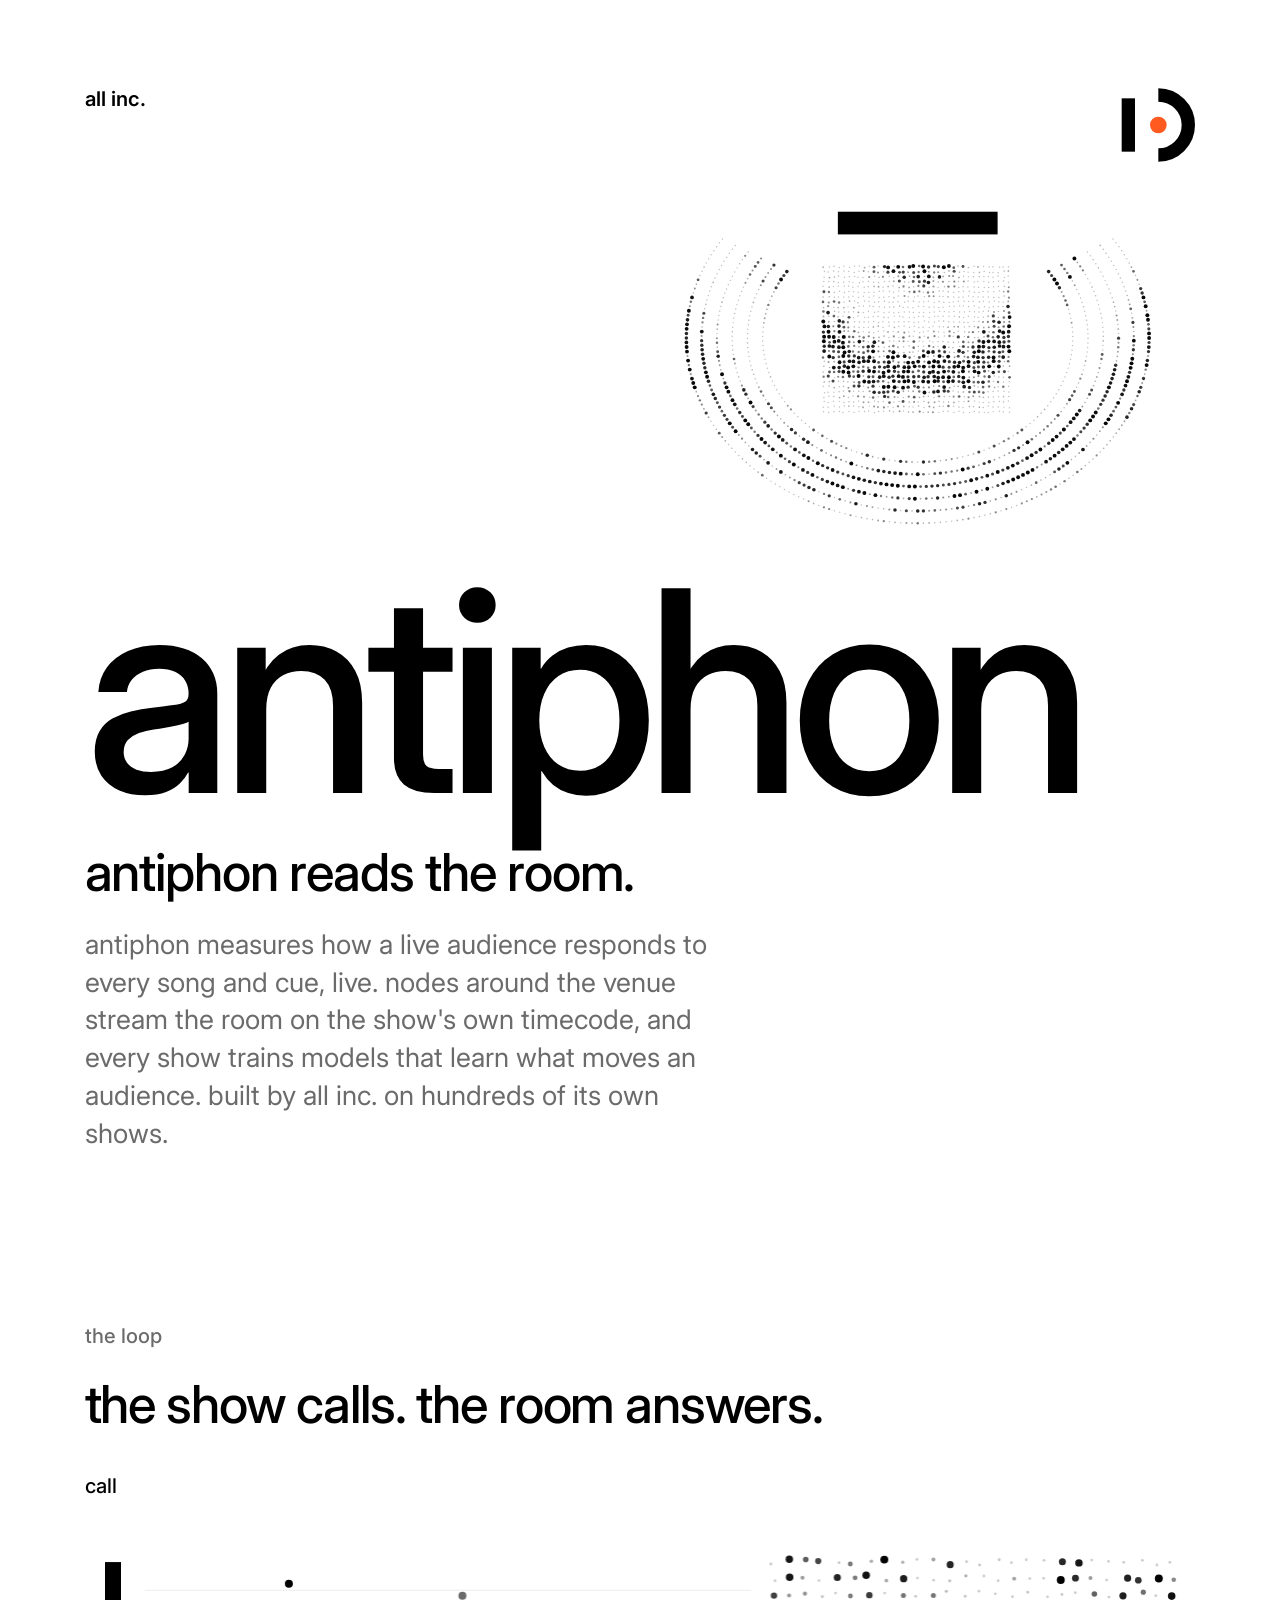
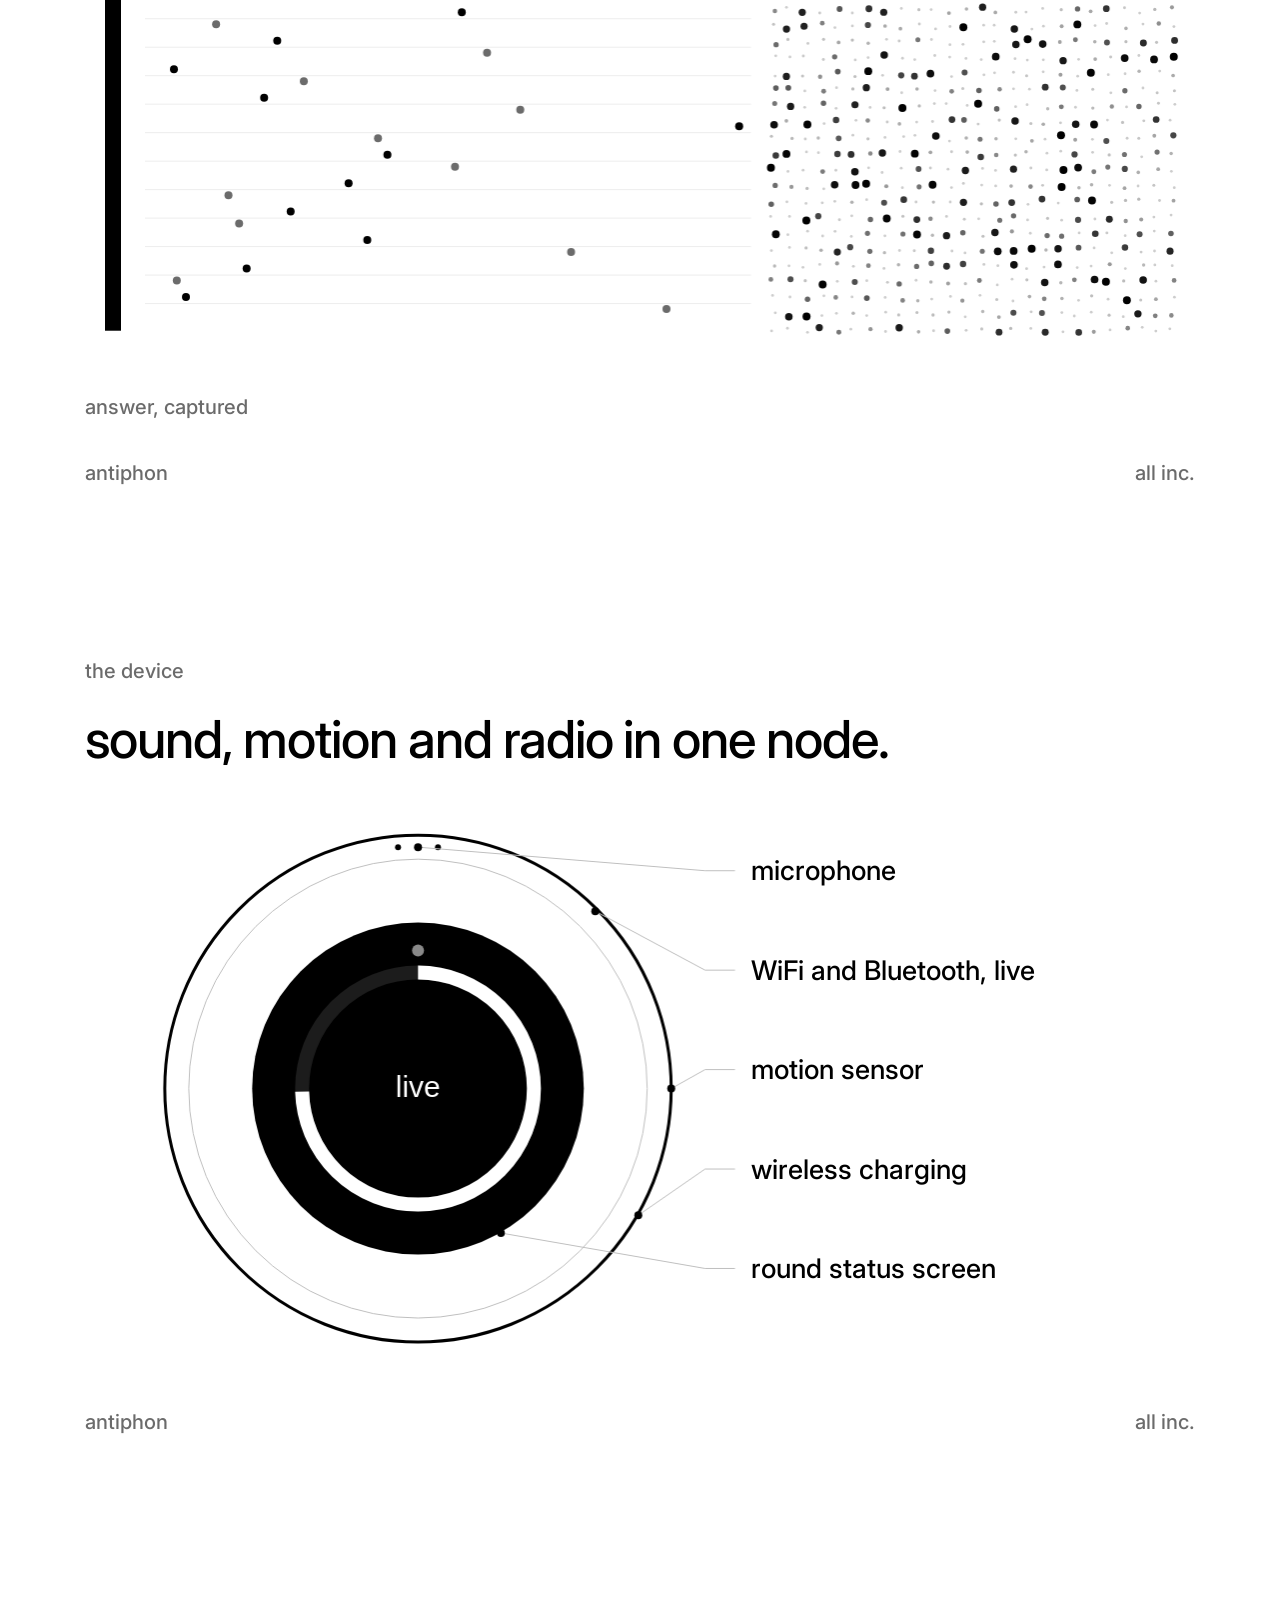
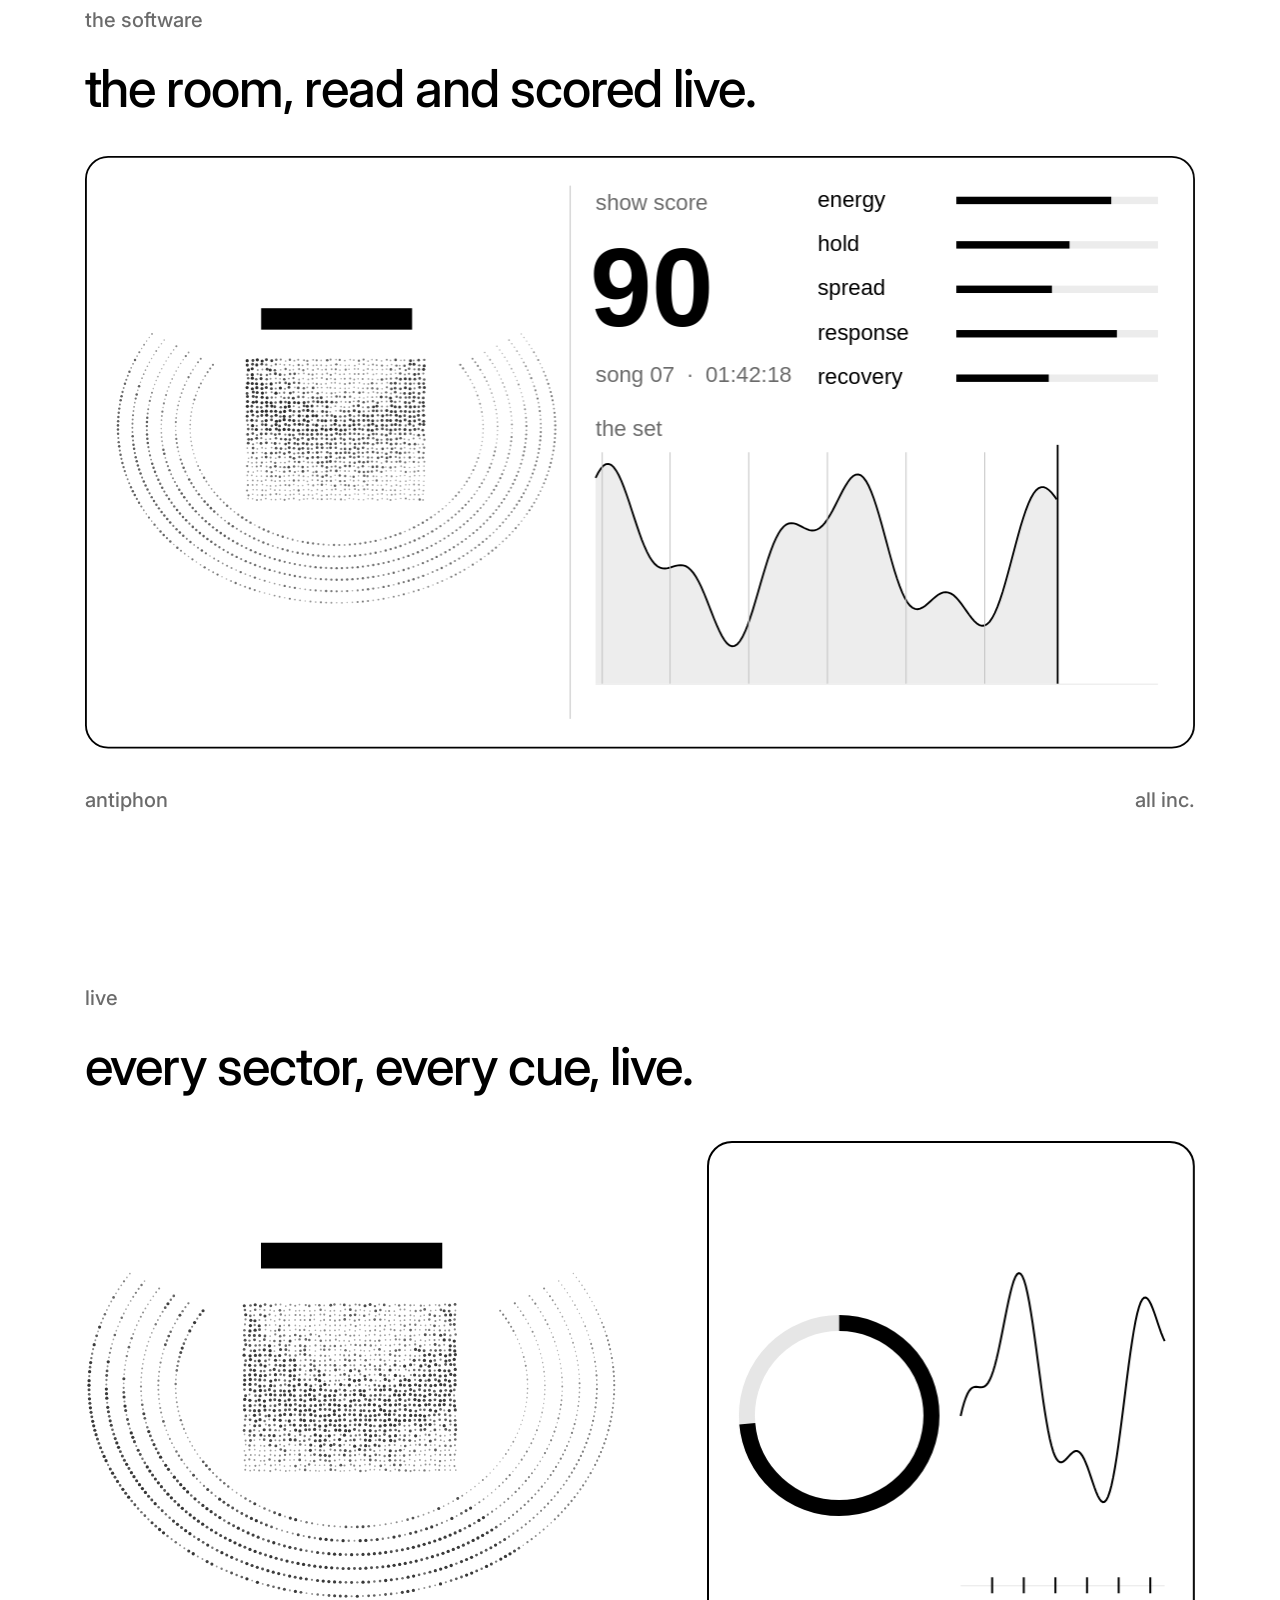
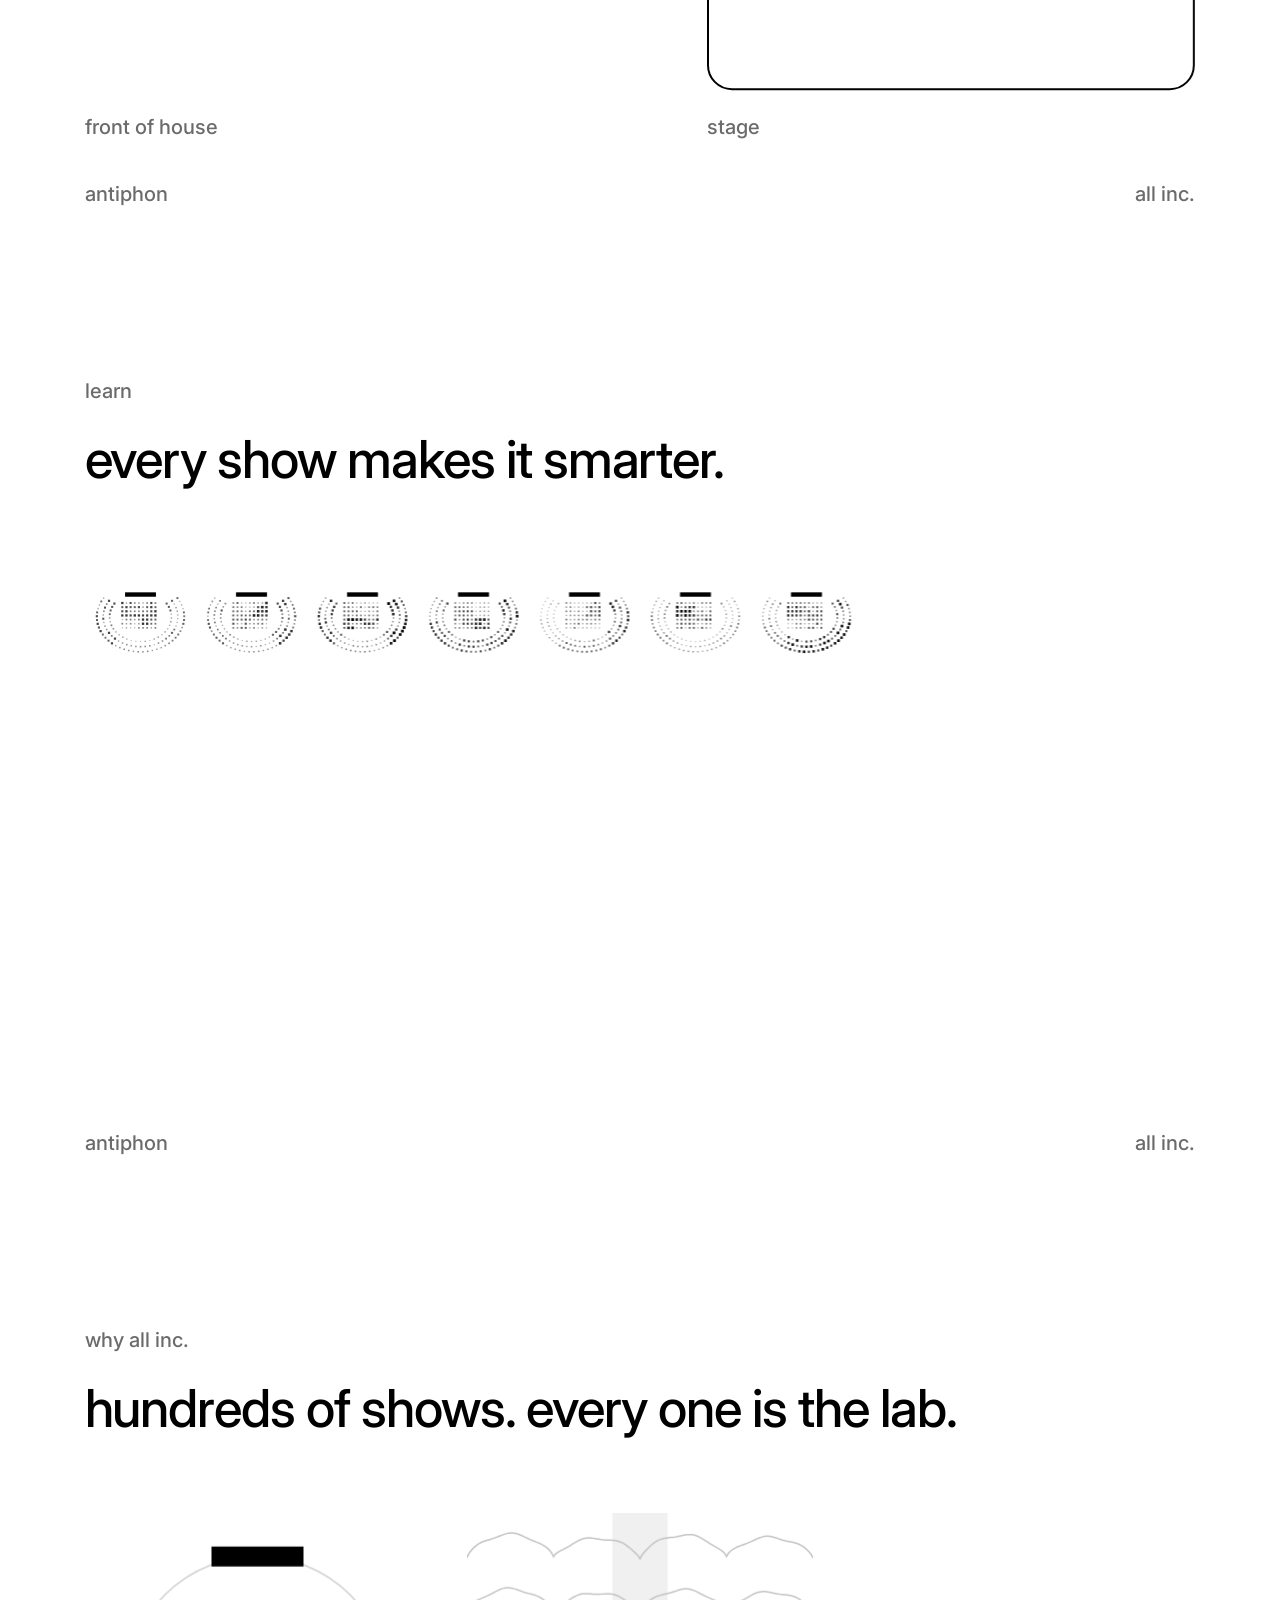
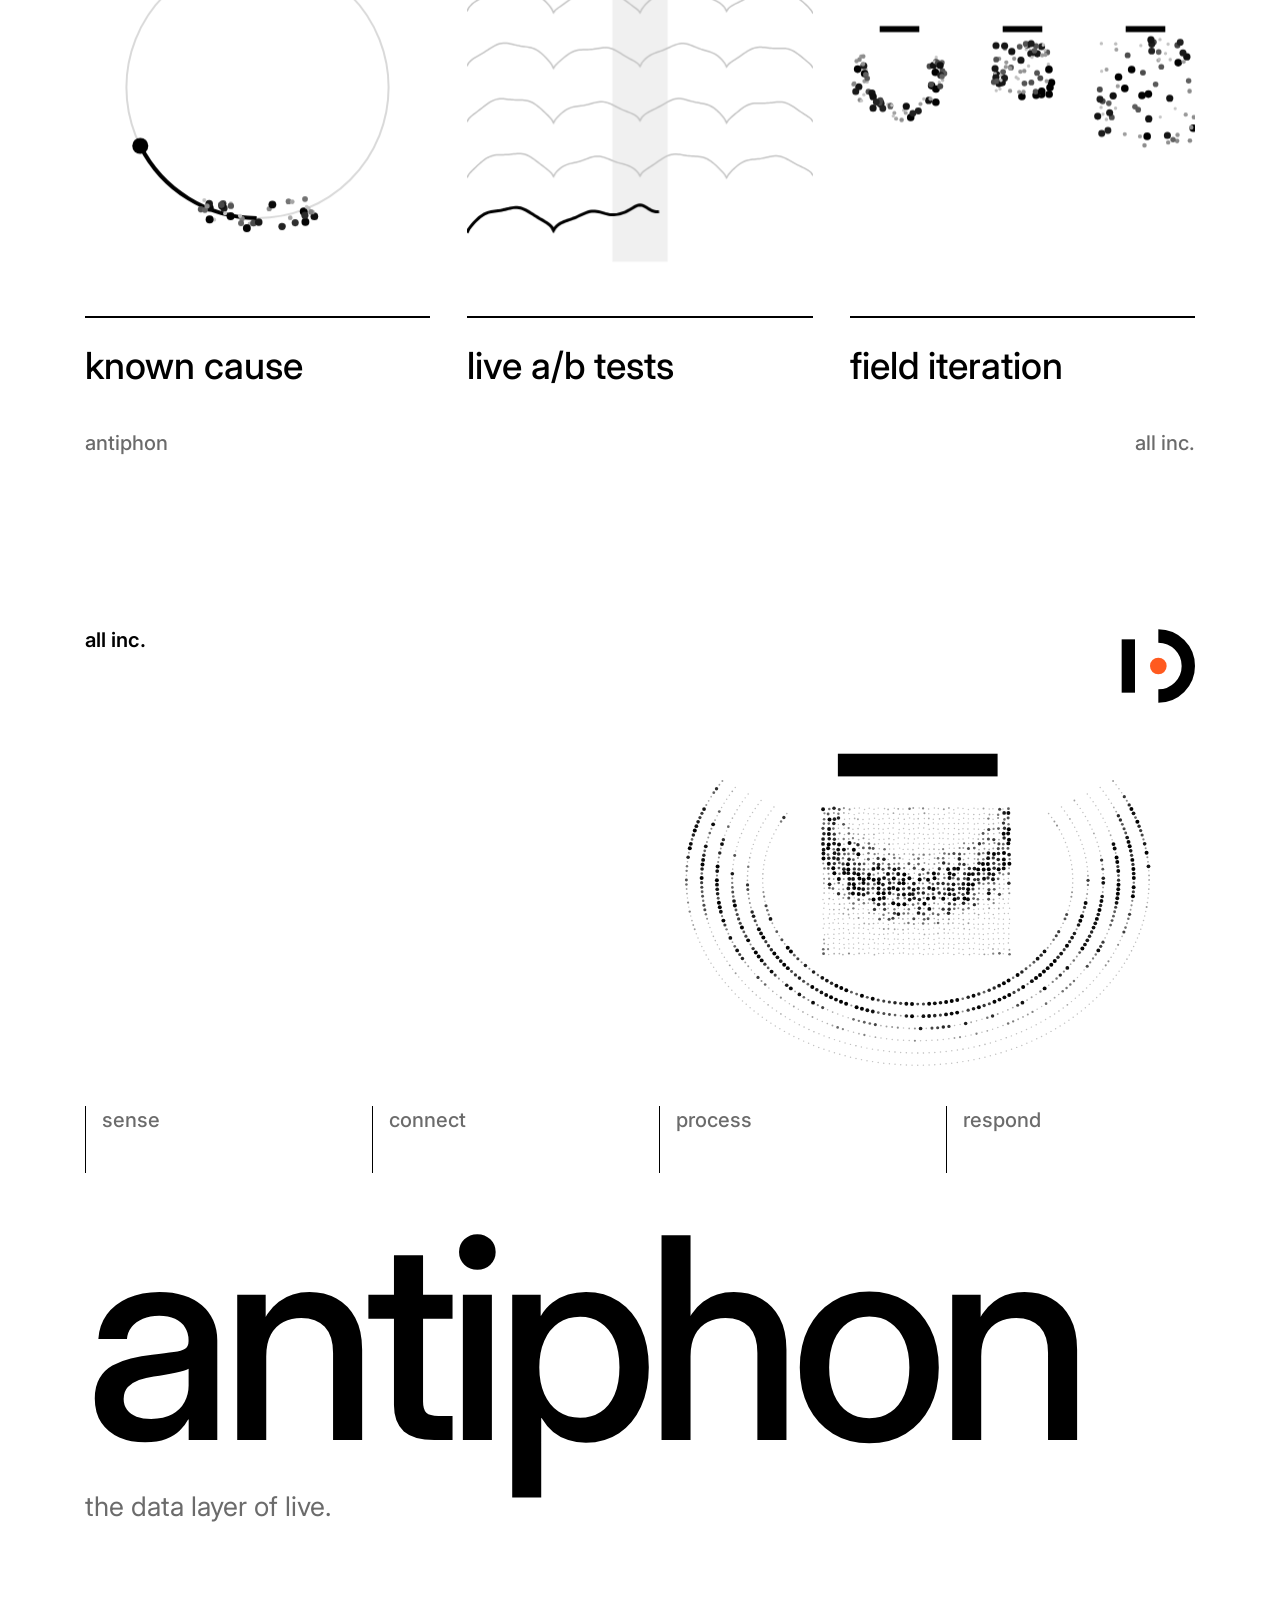
==== antiphon/index.html @ 86a2400d "Add the antiphon page at /antiphon/, unlisted Built from the antiphon website spec: eight sections w" ====
<!DOCTYPE html>
<html lang="en">
<head>
  <meta charset="utf-8">
  <meta name="viewport" content="width=device-width, initial-scale=1, viewport-fit=cover">
  <title>antiphon</title>
  <meta name="description" content="antiphon reads the room.">
  <meta name="robots" content="noindex, nofollow">
  <meta name="theme-color" content="#ffffff">
  <link rel="icon" type="image/svg+xml" href="icon.svg">
  <link rel="apple-touch-icon" href="apple-touch-icon.png">
  <link rel="preconnect" href="https://fonts.googleapis.com">
  <link rel="preconnect" href="https://fonts.gstatic.com" crossorigin>
  <link href="https://fonts.googleapis.com/css2?family=Inter:wght@400;500;600&display=swap" rel="stylesheet">
  <link rel="stylesheet" href="style.css">
</head>
<body>

  <section class="hero" id="hero">
    <div class="in">
      <div class="top"><a class="brand" href="/">all inc.</a><svg class="mark" viewBox="0 0 24 24" xmlns="http://www.w3.org/2000/svg" aria-label="antiphon"><rect x="2" y="4" width="4" height="16" fill="#000000"/><path d="M13 3 A9 9 0 0 1 13 21" fill="none" stroke="#000000" stroke-width="4"/><circle cx="13" cy="12" r="2.5" fill="#ff5a1f"/></svg></div>
      <div class="visual"><canvas id="cv-hero" role="img" aria-label="a top-down arena with energy waves moving out from the stage"></canvas></div>
      <h1 class="wordmark">antiphon</h1>
      <p class="statement">antiphon reads the room.</p>
      <p class="lead">antiphon measures how a live audience responds to every song and cue, live. nodes around the venue stream the room on the show's own timecode, and every show trains models that learn what moves an audience. built by all inc. on hundreds of its own shows.</p>
    </div>
  </section>

  <section id="loop">
    <div class="in">
      <p class="label">the loop</p>
      <h2 class="statement">the show calls. the room answers.</h2>
      <div class="body">
        <p class="cap ink">call</p>
        <canvas class="cv-loop" id="cv-loop" role="img" aria-label="pulses run from the stage out to the crowd along twelve lanes, and answers run back"></canvas>
        <p class="cap">answer, captured</p>
      </div>
      <div class="foot"><span>antiphon</span><span>all inc.</span></div>
    </div>
  </section>

  <section id="device">
    <div class="in">
      <p class="label">the device</p>
      <h2 class="statement">sound, motion and radio in one node.</h2>
      <div class="body device">
        <canvas class="cv-640" id="cv-device" role="img" aria-label="the round antiphon node seen from the front, with a live level ring on its screen"></canvas>
        <ul class="callouts">
          <li>microphone</li>
          <li>WiFi and Bluetooth, live</li>
          <li>motion sensor</li>
          <li>wireless charging</li>
          <li>round status screen</li>
        </ul>
      </div>
      <div class="foot"><span>antiphon</span><span>all inc.</span></div>
    </div>
  </section>

  <section id="software">
    <div class="in">
      <p class="label">the software</p>
      <h2 class="statement">the room, read and scored live.</h2>
      <div class="body">
        <canvas class="cv-software" id="cv-software" role="img" aria-label="a live dashboard with the room by sector, the show score, five contributor bars and the set's energy curve"></canvas>
      </div>
      <div class="foot"><span>antiphon</span><span>all inc.</span></div>
    </div>
  </section>

  <section id="live">
    <div class="in">
      <p class="label">live</p>
      <h2 class="statement">every sector, every cue, live.</h2>
      <div class="body live">
        <figure><canvas class="cv-640" id="cv-foh" role="img" aria-label="front of house view of the arena breathing with the room, one sector quieter"></canvas><figcaption class="cap">front of house</figcaption></figure>
        <figure><canvas class="cv-640" id="cv-stage" role="img" aria-label="the stage screen with a level ring and a scrolling energy trace with cue ticks"></canvas><figcaption class="cap">stage</figcaption></figure>
      </div>
      <div class="foot"><span>antiphon</span><span>all inc.</span></div>
    </div>
  </section>

  <section id="learn">
    <div class="in">
      <p class="label">learn</p>
      <h2 class="statement">every show makes it smarter.</h2>
      <div class="body">
        <canvas class="cv-640" id="cv-learn" role="img" aria-label="a grid of small arenas appearing one by one, each with its own response pattern"></canvas>
      </div>
      <div class="foot"><span>antiphon</span><span>all inc.</span></div>
    </div>
  </section>

  <section id="why">
    <div class="in">
      <p class="label">why all inc.</p>
      <h2 class="statement">hundreds of shows. every one is the lab.</h2>
      <div class="body cols3">
        <div class="col"><canvas class="cv-why" id="cv-why1" role="img" aria-label="a signal running from the stage through the crowd and back"></canvas><h3>known cause</h3></div>
        <div class="col"><canvas class="cv-why" id="cv-why2" role="img" aria-label="six nights drawn as energy curves, tonight holding higher through one changed moment"></canvas><h3>live a/b tests</h3></div>
        <div class="col"><canvas class="cv-why" id="cv-why3" role="img" aria-label="a stadium, a club and a festival field, each crowd pulsing"></canvas><h3>field iteration</h3></div>
      </div>
      <div class="foot"><span>antiphon</span><span>all inc.</span></div>
    </div>
  </section>

  <section class="close" id="close">
    <div class="in">
      <div class="top"><a class="brand" href="/">all inc.</a><svg class="mark" viewBox="0 0 24 24" xmlns="http://www.w3.org/2000/svg" aria-label="antiphon"><rect x="2" y="4" width="4" height="16" fill="#000000"/><path d="M13 3 A9 9 0 0 1 13 21" fill="none" stroke="#000000" stroke-width="4"/><circle cx="13" cy="12" r="2.5" fill="#ff5a1f"/></svg></div>
      <div class="visual"><canvas id="cv-close" role="img" aria-label="a top-down arena with energy waves moving out from the stage"></canvas></div>
      <div class="steps"><span>sense</span><span>connect</span><span>process</span><span>respond</span></div>
      <h2 class="wordmark">antiphon</h2>
      <p class="lead">the data layer of live.</p>
    </div>
  </section>

  <script type="module" src="js/main.js"></script>
</body>
</html>
---- antiphon/style.css ----
/* antiphon. white ground, black Inter, one signal-orange dot per view. */
:root {
  --ground: #ffffff; --ink: #000000; --muted: #6b6b6b; --soft: #bfbfbf; --signal: #ff5a1f;
  /* desktop values at 1920 wide, scaling to the mobile values at 390 */
  --m: clamp(24px, calc(6.8vw - 2.5px), 128px);
  --label: clamp(15px, calc(12.71px + 0.588vw), 24px);
  --statement: clamp(36px, calc(28.86px + 1.83vw), 64px);
  --lead: clamp(20px, calc(16.94px + 0.784vw), 32px);
  --title: clamp(28px, calc(23.92px + 1.046vw), 44px);
  --gap: clamp(24px, calc(17.88px + 1.569vw), 48px);
}
* { box-sizing: border-box; }
html { background: var(--ground); }
body { margin: 0; background: var(--ground); color: var(--ink); font-family: Inter, Arial, sans-serif; font-weight: 400; -webkit-font-smoothing: antialiased; text-rendering: optimizeLegibility; }
h1, h2, h3, p, ul, figure { margin: 0; padding: 0; font-weight: inherit; font-size: inherit; }
ul { list-style: none; }
a { color: inherit; text-decoration: none; }
canvas { display: block; width: 100%; }

section { min-height: 100vh; padding: var(--m); display: flex; }
.in { width: 100%; max-width: 1664px; margin: 0 auto; display: flex; flex-direction: column; }

.label, .cap, .foot { font-size: var(--label); line-height: 1.4; font-weight: 500; color: var(--muted); }
.statement { margin-top: 24px; font-size: var(--statement); line-height: 1.15; letter-spacing: -0.02em; font-weight: 500; }
.lead { font-size: var(--lead); line-height: 1.4; color: var(--muted); }
.body { margin-top: auto; padding-top: var(--gap); }
.foot { margin-top: var(--gap); display: flex; justify-content: space-between; }
.ink { color: var(--ink); }

/* hero and close */
.top { display: flex; justify-content: space-between; align-items: flex-start; }
.brand { font-size: var(--label); line-height: 1.4; font-weight: 600; color: var(--ink); }
.mark { width: clamp(56px, 6.25vw, 120px); height: auto; }
.visual { position: relative; flex: 1; min-height: 36vh; margin: var(--gap) 0; }
.visual canvas { position: absolute; left: 50%; top: 0; width: 50%; height: 100%; }
.wordmark { font-size: 22vw; line-height: 0.9; letter-spacing: -0.045em; font-weight: 500; }
.hero .statement { margin-top: 24px; }
.hero .lead { margin-top: 24px; max-width: 640px; }
.close .lead { margin-top: 24px; }
.steps { display: grid; grid-template-columns: repeat(4, 1fr); gap: var(--gap); margin-bottom: var(--gap); }
.steps span { border-left: 1px solid var(--ink); padding: 0 0 clamp(24px, 3vw, 56px) 16px; font-size: var(--label); line-height: 1.4; font-weight: 500; color: var(--muted); }

/* animations */
.cv-loop { height: clamp(300px, 36vw, 520px); margin: 16px 0; }
.cv-640 { height: clamp(320px, 44vw, 640px); }
.cv-software { aspect-ratio: 15 / 8; max-height: 640px; }
.cv-why { height: clamp(280px, 32vw, 460px); }

.device { position: relative; }
.callouts { position: absolute; left: 60%; top: 14%; bottom: 14%; display: flex; flex-direction: column; justify-content: space-between; gap: clamp(16px, 2vw, 36px); font-size: var(--lead); line-height: 1.3; font-weight: 500; }

.live { display: grid; grid-template-columns: 48% 44%; justify-content: space-between; }
.live figcaption { margin-top: 16px; }

.cols3 { display: grid; grid-template-columns: repeat(3, 1fr); gap: var(--gap); }
.col h3 { margin-top: 24px; border-top: 2px solid var(--ink); padding-top: 24px; font-size: var(--title); line-height: 1.3; font-weight: 500; }

@media (max-width: 759px) {
  section { min-height: 0; }
  .visual { flex: none; min-height: 0; margin: 24px 0; }
  .visual canvas { position: static; width: 100%; height: auto; aspect-ratio: 4 / 3; }
  .wordmark { font-size: 24vw; }
  .steps { grid-template-columns: repeat(2, 1fr); row-gap: 16px; }
  .cv-loop { height: auto; aspect-ratio: 4 / 3; }
  .cv-640 { height: auto; aspect-ratio: 4 / 3; }
  #cv-device { aspect-ratio: 20 / 19; }
  #cv-learn { aspect-ratio: 10 / 9; }
  .cv-software { aspect-ratio: 10 / 22; max-height: none; }
  .cv-why { height: auto; aspect-ratio: 4 / 3; }
  .callouts { position: static; margin-top: 24px; gap: 10px; }
  .live { grid-template-columns: 1fr; row-gap: 32px; }
  #cv-foh { aspect-ratio: 3 / 2; }
  .cols3 { grid-template-columns: 1fr; row-gap: 40px; }
}
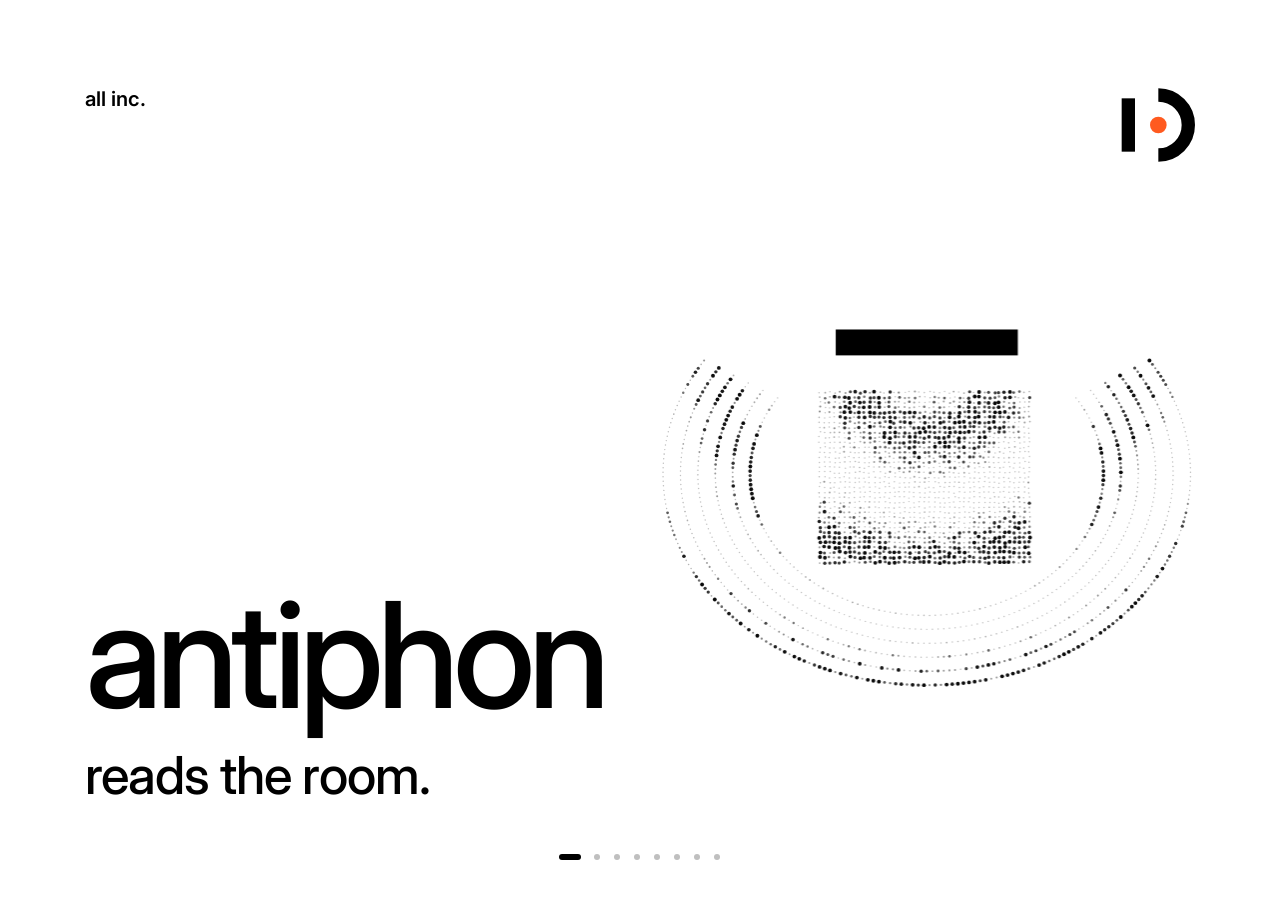
==== commit 90b6e09b: "antiphon: full pages with dots, shorter copy One page per screen, stepped by dots, wheel, swipe or k" ====
--- a/antiphon/index.html
+++ b/antiphon/index.html
@@ -14,105 +14,59 @@
   <link href="https://fonts.googleapis.com/css2?family=Inter:wght@400;500;600&display=swap" rel="stylesheet">
   <link rel="stylesheet" href="style.css">
 </head>
-<body>
-
-  <section class="hero" id="hero">
-    <div class="in">
+<body data-page="hero">
+  <main>
+    <section class="page cover" id="hero" aria-label="antiphon">
       <div class="top"><a class="brand" href="/">all inc.</a><svg class="mark" viewBox="0 0 24 24" xmlns="http://www.w3.org/2000/svg" aria-label="antiphon"><rect x="2" y="4" width="4" height="16" fill="#000000"/><path d="M13 3 A9 9 0 0 1 13 21" fill="none" stroke="#000000" stroke-width="4"/><circle cx="13" cy="12" r="2.5" fill="#ff5a1f"/></svg></div>
-      <div class="visual"><canvas id="cv-hero" role="img" aria-label="a top-down arena with energy waves moving out from the stage"></canvas></div>
-      <h1 class="wordmark">antiphon</h1>
-      <p class="statement">antiphon reads the room.</p>
-      <p class="lead">antiphon measures how a live audience responds to every song and cue, live. nodes around the venue stream the room on the show's own timecode, and every show trains models that learn what moves an audience. built by all inc. on hundreds of its own shows.</p>
-    </div>
-  </section>
-
-  <section id="loop">
-    <div class="in">
+      <div class="split">
+        <div class="txt"><h1 class="wordmark">antiphon</h1><p class="statement">reads the room.</p></div>
+        <div class="cv"><canvas id="cv-hero" role="img" aria-label="a top-down arena with energy waves moving out from the stage"></canvas></div>
+      </div>
+    </section>
+    <section class="page" id="loop" aria-label="the loop">
       <p class="label">the loop</p>
       <h2 class="statement">the show calls. the room answers.</h2>
-      <div class="body">
-        <p class="cap ink">call</p>
-        <canvas class="cv-loop" id="cv-loop" role="img" aria-label="pulses run from the stage out to the crowd along twelve lanes, and answers run back"></canvas>
-        <p class="cap">answer, captured</p>
-      </div>
-      <div class="foot"><span>antiphon</span><span>all inc.</span></div>
-    </div>
-  </section>
-
-  <section id="device">
-    <div class="in">
+      <div class="visual"><div class="cv"><canvas id="cv-loop" role="img" aria-label="pulses run from the stage out to the crowd, and answers run back"></canvas></div></div>
+    </section>
+    <section class="page" id="device" aria-label="the device">
       <p class="label">the device</p>
       <h2 class="statement">sound, motion and radio in one node.</h2>
-      <div class="body device">
-        <canvas class="cv-640" id="cv-device" role="img" aria-label="the round antiphon node seen from the front, with a live level ring on its screen"></canvas>
-        <ul class="callouts">
-          <li>microphone</li>
-          <li>WiFi and Bluetooth, live</li>
-          <li>motion sensor</li>
-          <li>wireless charging</li>
-          <li>round status screen</li>
-        </ul>
-      </div>
-      <div class="foot"><span>antiphon</span><span>all inc.</span></div>
-    </div>
-  </section>
-
-  <section id="software">
-    <div class="in">
+      <div class="visual"><div class="cv"><canvas id="cv-device" role="img" aria-label="the round antiphon node seen from the front, with a live level ring on its screen"></canvas></div></div>
+    </section>
+    <section class="page" id="software" aria-label="the software">
       <p class="label">the software</p>
-      <h2 class="statement">the room, read and scored live.</h2>
-      <div class="body">
-        <canvas class="cv-software" id="cv-software" role="img" aria-label="a live dashboard with the room by sector, the show score, five contributor bars and the set's energy curve"></canvas>
-      </div>
-      <div class="foot"><span>antiphon</span><span>all inc.</span></div>
-    </div>
-  </section>
-
-  <section id="live">
-    <div class="in">
+      <h2 class="statement">the show, scored as it plays.</h2>
+      <div class="visual"><div class="cv"><canvas id="cv-software" role="img" aria-label="a dashboard with the room by sector, the show score and the set's energy curve"></canvas></div></div>
+    </section>
+    <section class="page" id="live" aria-label="live">
       <p class="label">live</p>
-      <h2 class="statement">every sector, every cue, live.</h2>
-      <div class="body live">
-        <figure><canvas class="cv-640" id="cv-foh" role="img" aria-label="front of house view of the arena breathing with the room, one sector quieter"></canvas><figcaption class="cap">front of house</figcaption></figure>
-        <figure><canvas class="cv-640" id="cv-stage" role="img" aria-label="the stage screen with a level ring and a scrolling energy trace with cue ticks"></canvas><figcaption class="cap">stage</figcaption></figure>
-      </div>
-      <div class="foot"><span>antiphon</span><span>all inc.</span></div>
-    </div>
-  </section>
-
-  <section id="learn">
-    <div class="in">
+      <h2 class="statement">sector by sector, cue by cue.</h2>
+      <div class="visual two"><div class="cv"><canvas id="cv-foh" role="img" aria-label="the arena from front of house, one sector quieter"></canvas></div><div class="cv"><canvas id="cv-stage" role="img" aria-label="the stage screen with a level ring and an energy trace"></canvas></div></div>
+    </section>
+    <section class="page" id="learn" aria-label="learn">
       <p class="label">learn</p>
       <h2 class="statement">every show makes it smarter.</h2>
-      <div class="body">
-        <canvas class="cv-640" id="cv-learn" role="img" aria-label="a grid of small arenas appearing one by one, each with its own response pattern"></canvas>
+      <div class="visual"><div class="cv"><canvas id="cv-learn" role="img" aria-label="small arenas appearing one by one, each with its own response"></canvas></div></div>
+    </section>
+    <section class="page" id="why" aria-label="why all inc.">
+      <p class="label">why all inc.</p>
+      <h2 class="statement">hundreds of our own shows are the lab.</h2>
+      <div class="visual cols3"><div class="col"><div class="cv"><canvas id="cv-why1" role="img" aria-label="a signal running from the stage through the crowd and back"></canvas></div><h3>known cause</h3></div><div class="col"><div class="cv"><canvas id="cv-why2" role="img" aria-label="six nights as energy curves, tonight holding higher through one changed moment"></canvas></div><h3>live a/b tests</h3></div><div class="col"><div class="cv"><canvas id="cv-why3" role="img" aria-label="a stadium, a club and a festival field, each crowd pulsing"></canvas></div><h3>field iteration</h3></div></div>
+    </section>
+    <section class="page cover" id="close" aria-label="close">
+      <div class="top"><a class="brand" href="/">all inc.</a><svg class="mark" viewBox="0 0 24 24" xmlns="http://www.w3.org/2000/svg" aria-label="antiphon"><rect x="2" y="4" width="4" height="16" fill="#000000"/><path d="M13 3 A9 9 0 0 1 13 21" fill="none" stroke="#000000" stroke-width="4"/><circle cx="13" cy="12" r="2.5" fill="#ff5a1f"/></svg></div>
+      <div class="split">
+        <div class="txt"><h2 class="wordmark">antiphon</h2><p class="statement muted">the data layer of live.</p></div>
+        <div class="cv"><canvas id="cv-close" role="img" aria-label="a top-down arena with energy waves moving out from the stage"></canvas></div>
       </div>
-      <div class="foot"><span>antiphon</span><span>all inc.</span></div>
-    </div>
-  </section>
+    </section>
+  </main>
 
-  <section id="why">
-    <div class="in">
-      <p class="label">why all inc.</p>
-      <h2 class="statement">hundreds of shows. every one is the lab.</h2>
-      <div class="body cols3">
-        <div class="col"><canvas class="cv-why" id="cv-why1" role="img" aria-label="a signal running from the stage through the crowd and back"></canvas><h3>known cause</h3></div>
-        <div class="col"><canvas class="cv-why" id="cv-why2" role="img" aria-label="six nights drawn as energy curves, tonight holding higher through one changed moment"></canvas><h3>live a/b tests</h3></div>
-        <div class="col"><canvas class="cv-why" id="cv-why3" role="img" aria-label="a stadium, a club and a festival field, each crowd pulsing"></canvas><h3>field iteration</h3></div>
-      </div>
-      <div class="foot"><span>antiphon</span><span>all inc.</span></div>
-    </div>
-  </section>
-
-  <section class="close" id="close">
-    <div class="in">
-      <div class="top"><a class="brand" href="/">all inc.</a><svg class="mark" viewBox="0 0 24 24" xmlns="http://www.w3.org/2000/svg" aria-label="antiphon"><rect x="2" y="4" width="4" height="16" fill="#000000"/><path d="M13 3 A9 9 0 0 1 13 21" fill="none" stroke="#000000" stroke-width="4"/><circle cx="13" cy="12" r="2.5" fill="#ff5a1f"/></svg></div>
-      <div class="visual"><canvas id="cv-close" role="img" aria-label="a top-down arena with energy waves moving out from the stage"></canvas></div>
-      <div class="steps"><span>sense</span><span>connect</span><span>process</span><span>respond</span></div>
-      <h2 class="wordmark">antiphon</h2>
-      <p class="lead">the data layer of live.</p>
-    </div>
-  </section>
+  <footer>
+    <span class="side">antiphon</span>
+    <nav class="dots" aria-label="pages"></nav>
+    <a class="side end" href="/">all inc.</a>
+  </footer>
 
   <script type="module" src="js/main.js"></script>
 </body>
--- a/antiphon/style.css
+++ b/antiphon/style.css
@@ -1,74 +1,79 @@
-/* antiphon. white ground, black Inter, one signal-orange dot per view. */
+/* antiphon. white ground, black Inter, one signal-orange dot. one page per screen. */
 :root {
   --ground: #ffffff; --ink: #000000; --muted: #6b6b6b; --soft: #bfbfbf; --signal: #ff5a1f;
   /* desktop values at 1920 wide, scaling to the mobile values at 390 */
   --m: clamp(24px, calc(6.8vw - 2.5px), 128px);
   --label: clamp(15px, calc(12.71px + 0.588vw), 24px);
   --statement: clamp(36px, calc(28.86px + 1.83vw), 64px);
-  --lead: clamp(20px, calc(16.94px + 0.784vw), 32px);
   --title: clamp(28px, calc(23.92px + 1.046vw), 44px);
   --gap: clamp(24px, calc(17.88px + 1.569vw), 48px);
 }
 * { box-sizing: border-box; }
-html { background: var(--ground); }
-body { margin: 0; background: var(--ground); color: var(--ink); font-family: Inter, Arial, sans-serif; font-weight: 400; -webkit-font-smoothing: antialiased; text-rendering: optimizeLegibility; }
-h1, h2, h3, p, ul, figure { margin: 0; padding: 0; font-weight: inherit; font-size: inherit; }
-ul { list-style: none; }
+html, body { margin: 0; height: 100%; overflow: hidden; background: var(--ground); overscroll-behavior: none; }
+body {
+  color: var(--ink); font-family: Inter, Arial, sans-serif; font-weight: 400;
+  -webkit-font-smoothing: antialiased; text-rendering: optimizeLegibility;
+  height: 100dvh; display: grid; grid-template-rows: minmax(0, 1fr) auto;
+  padding-top: env(safe-area-inset-top); padding-bottom: env(safe-area-inset-bottom);
+}
+h1, h2, h3, p { margin: 0; font-weight: inherit; font-size: inherit; }
 a { color: inherit; text-decoration: none; }
-canvas { display: block; width: 100%; }
 
-section { min-height: 100vh; padding: var(--m); display: flex; }
-.in { width: 100%; max-width: 1664px; margin: 0 auto; display: flex; flex-direction: column; }
+main { position: relative; min-height: 0; }
+.page {
+  position: absolute; top: 0; bottom: 0; left: 0; right: 0; margin: 0 auto;
+  max-width: calc(1664px + 2 * var(--m)); padding: var(--m) var(--m) 0;
+  display: none; flex-direction: column; animation: in .5s ease both;
+}
+.page.active { display: flex; }
+@keyframes in { from { opacity: 0; } to { opacity: 1; } }
 
-.label, .cap, .foot { font-size: var(--label); line-height: 1.4; font-weight: 500; color: var(--muted); }
-.statement { margin-top: 24px; font-size: var(--statement); line-height: 1.15; letter-spacing: -0.02em; font-weight: 500; }
-.lead { font-size: var(--lead); line-height: 1.4; color: var(--muted); }
-.body { margin-top: auto; padding-top: var(--gap); }
-.foot { margin-top: var(--gap); display: flex; justify-content: space-between; }
-.ink { color: var(--ink); }
+.label { font-size: var(--label); line-height: 1.4; font-weight: 500; color: var(--muted); }
+.statement { margin-top: 24px; font-size: var(--statement); line-height: 1.15; letter-spacing: -0.02em; font-weight: 500; text-wrap: balance; }
+.muted { color: var(--muted); }
 
-/* hero and close */
-.top { display: flex; justify-content: space-between; align-items: flex-start; }
-.brand { font-size: var(--label); line-height: 1.4; font-weight: 600; color: var(--ink); }
-.mark { width: clamp(56px, 6.25vw, 120px); height: auto; }
-.visual { position: relative; flex: 1; min-height: 36vh; margin: var(--gap) 0; }
-.visual canvas { position: absolute; left: 50%; top: 0; width: 50%; height: 100%; }
-.wordmark { font-size: 22vw; line-height: 0.9; letter-spacing: -0.045em; font-weight: 500; }
-.hero .statement { margin-top: 24px; }
-.hero .lead { margin-top: 24px; max-width: 640px; }
-.close .lead { margin-top: 24px; }
-.steps { display: grid; grid-template-columns: repeat(4, 1fr); gap: var(--gap); margin-bottom: var(--gap); }
-.steps span { border-left: 1px solid var(--ink); padding: 0 0 clamp(24px, 3vw, 56px) 16px; font-size: var(--label); line-height: 1.4; font-weight: 500; color: var(--muted); }
-
-/* animations */
-.cv-loop { height: clamp(300px, 36vw, 520px); margin: 16px 0; }
-.cv-640 { height: clamp(320px, 44vw, 640px); }
-.cv-software { aspect-ratio: 15 / 8; max-height: 640px; }
-.cv-why { height: clamp(280px, 32vw, 460px); }
-
-.device { position: relative; }
-.callouts { position: absolute; left: 60%; top: 14%; bottom: 14%; display: flex; flex-direction: column; justify-content: space-between; gap: clamp(16px, 2vw, 36px); font-size: var(--lead); line-height: 1.3; font-weight: 500; }
-
-.live { display: grid; grid-template-columns: 48% 44%; justify-content: space-between; }
-.live figcaption { margin-top: 16px; }
-
-.cols3 { display: grid; grid-template-columns: repeat(3, 1fr); gap: var(--gap); }
+/* each canvas fills its box */
+.visual { flex: 1; min-height: 0; margin-top: var(--gap); position: relative; }
+.cv { position: relative; min-height: 0; height: 100%; }
+.cv canvas { position: absolute; inset: 0; width: 100%; height: 100%; display: block; }
+.visual.two { display: grid; grid-template-columns: 48% 44%; grid-template-rows: minmax(0, 1fr); justify-content: space-between; }
+.visual.cols3 { display: grid; grid-template-columns: repeat(3, minmax(0, 1fr)); grid-template-rows: minmax(0, 1fr); gap: var(--gap); }
+.col { display: flex; flex-direction: column; min-height: 0; }
+.col .cv { flex: 1; height: auto; }
 .col h3 { margin-top: 24px; border-top: 2px solid var(--ink); padding-top: 24px; font-size: var(--title); line-height: 1.3; font-weight: 500; }
 
+/* cover and close */
+.top { display: flex; justify-content: space-between; align-items: flex-start; }
+.brand { font-size: var(--label); line-height: 1.4; font-weight: 600; }
+.mark { width: clamp(56px, 6.25vw, 120px); height: auto; }
+.split { flex: 1; min-height: 0; margin-top: var(--gap); display: grid; grid-template-columns: 1fr 1fr; grid-template-rows: minmax(0, 1fr); gap: var(--gap); align-items: end; }
+.split .cv { align-self: stretch; }
+.wordmark { font-size: min(11.5vw, 24vh); line-height: 0.9; letter-spacing: -0.045em; font-weight: 500; }
+
+/* footer: the product, the dots, the company */
+footer {
+  width: 100%; max-width: calc(1664px + 2 * var(--m)); margin: 0 auto;
+  display: grid; grid-template-columns: 1fr auto 1fr; align-items: center;
+  padding: var(--gap) var(--m) calc(var(--gap) * 0.75);
+  font-size: var(--label); line-height: 1.4; font-weight: 500; color: var(--muted);
+}
+footer .end { justify-self: end; }
+body[data-page="hero"] .side, body[data-page="close"] .side { visibility: hidden; }
+.dots { display: flex; align-items: center; }
+.dots a { width: 20px; height: 28px; display: grid; place-items: center; transition: width .3s; }
+.dots a::before { content: ""; width: 6px; height: 6px; border-radius: 3px; background: var(--soft); transition: width .3s, background .3s; }
+.dots a:hover::before { background: var(--muted); }
+.dots a[aria-current="page"] { width: 34px; }
+.dots a[aria-current="page"]::before { width: 22px; background: var(--ink); }
+
 @media (max-width: 759px) {
-  section { min-height: 0; }
-  .visual { flex: none; min-height: 0; margin: 24px 0; }
-  .visual canvas { position: static; width: 100%; height: auto; aspect-ratio: 4 / 3; }
+  .split { grid-template-columns: 1fr; grid-template-rows: minmax(0, 1fr) auto; align-items: stretch; }
+  .split .cv { order: -1; }
   .wordmark { font-size: 24vw; }
-  .steps { grid-template-columns: repeat(2, 1fr); row-gap: 16px; }
-  .cv-loop { height: auto; aspect-ratio: 4 / 3; }
-  .cv-640 { height: auto; aspect-ratio: 4 / 3; }
-  #cv-device { aspect-ratio: 20 / 19; }
-  #cv-learn { aspect-ratio: 10 / 9; }
-  .cv-software { aspect-ratio: 10 / 22; max-height: none; }
-  .cv-why { height: auto; aspect-ratio: 4 / 3; }
-  .callouts { position: static; margin-top: 24px; gap: 10px; }
-  .live { grid-template-columns: 1fr; row-gap: 32px; }
-  #cv-foh { aspect-ratio: 3 / 2; }
-  .cols3 { grid-template-columns: 1fr; row-gap: 40px; }
+  .visual.two { grid-template-columns: 1fr; grid-template-rows: repeat(2, minmax(0, 1fr)); row-gap: 16px; }
+  .visual.cols3 { grid-template-columns: 1fr; grid-template-rows: repeat(3, minmax(0, 1fr)); gap: 16px; }
+  .col h3 { margin-top: 8px; padding-top: 8px; }
+  .dots a { width: 16px; }
+  .dots a[aria-current="page"] { width: 28px; }
 }
+@media (prefers-reduced-motion: reduce) { .page { animation: none; } }
